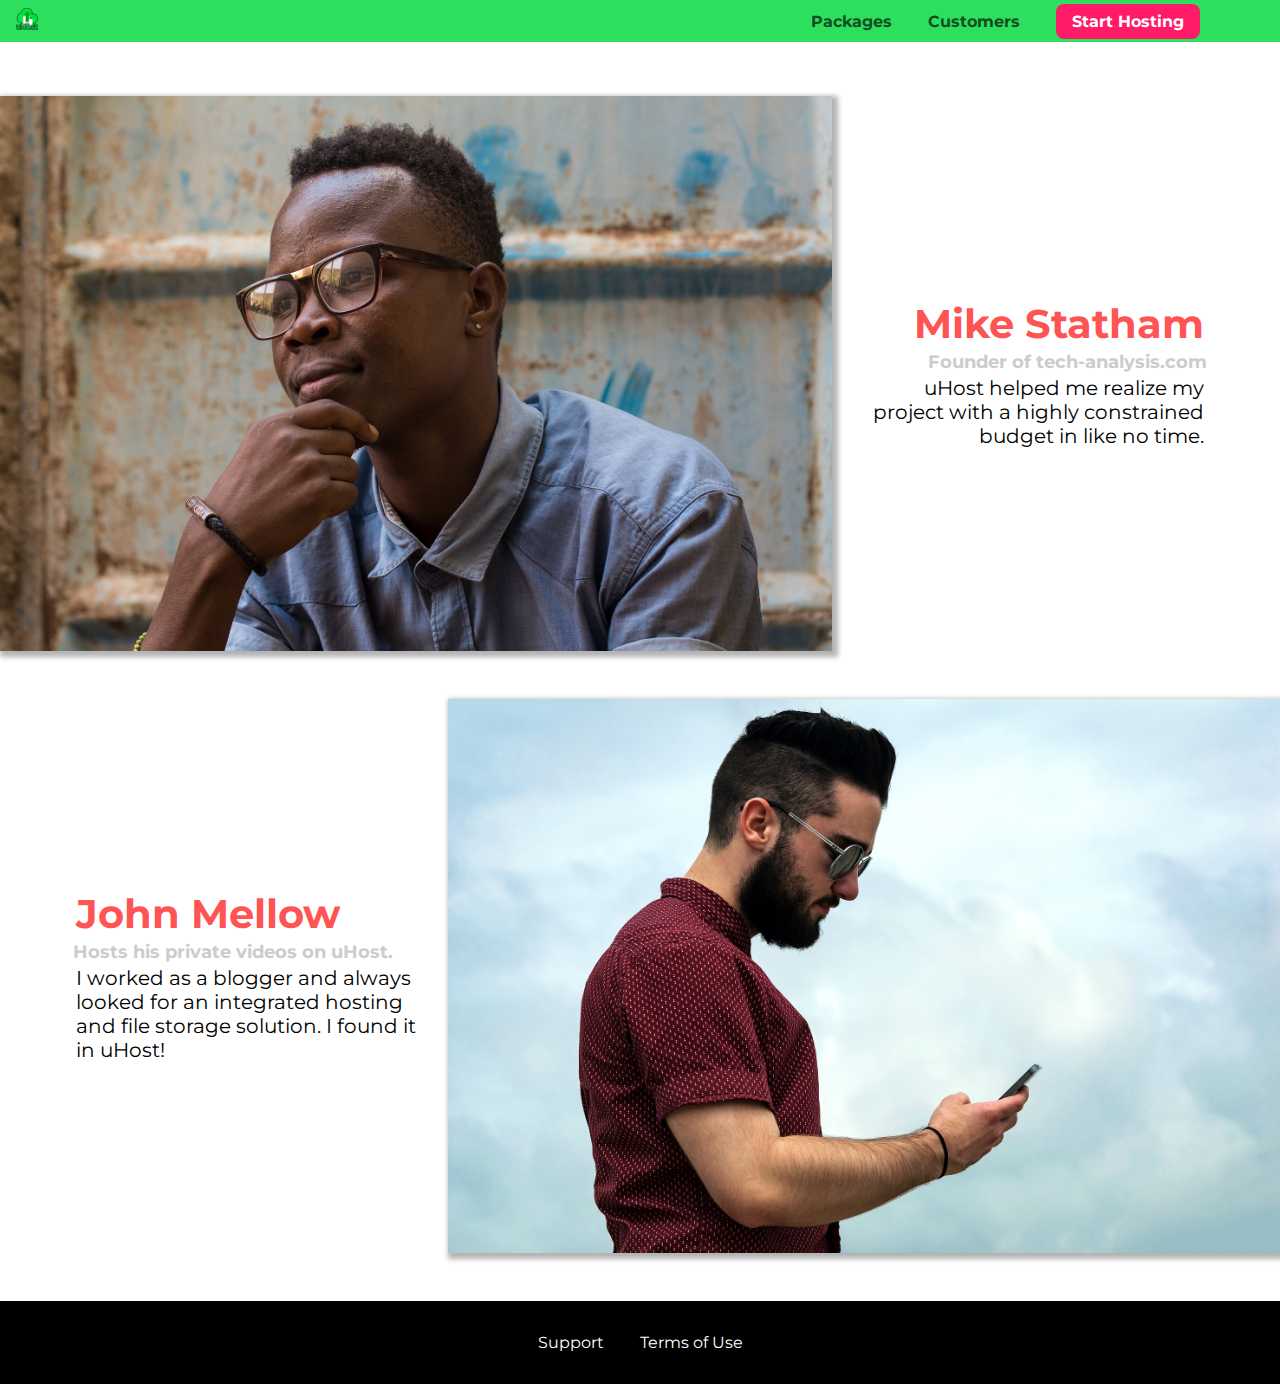
==== customers/index.html @ 35a653fb "end of background-image" ====
<!DOCTYPE html>
<html lang="en">

<head>
    <meta charset="UTF-8">
    <meta name="viewport" content="width=device-width, initial-scale=1.0">
    <meta http-equiv="X-UA-Compatible" content="ie=edge">
    <title>uHost Customers</title>
    <link rel="shortcut icon" href="../favicon.png">
    <link href="https://fonts.googleapis.com/css?family=Anton|Montserrat:400,700" rel="stylesheet">
    <link rel="stylesheet" href="../shared.css">
    <link rel="stylesheet" href="customers.css">
</head>

<body>
<header class="main-header">
    <div>
        <a href="../index.html" class="main-header__brand">
            <img src="../images/uhost-icon.png" alt="uHost - Your favorite hosting company">
        </a>
    </div>
    <nav class="main-nav">
        <ul class="main-nav__items">
            <li class="main-nav__item">
                <a href="../packages/index.html">Packages</a>
            </li>
            <li class="main-nav__item">
                <a href="index.html">Customers</a>
            </li>
            <li class="main-nav__item main-nav__item--cta">
                <a href="start-hosting/index.html">Start Hosting</a>
            </li>
        </ul>
    </nav>
</header>
<main>
    <div>
        <div class="testimonial" id="customer-1">
            <div class="testimonial__image-container">
                <img src="../images/customer-1.jpg" alt="Mike Statham - Customer" class="testimonial__image">
            </div>
            <div class="testimonial__info">
                <h1 class="testimonial__name">Mike Statham</h1>
                <h2 class="testimonial__subtitle">Founder of
                    <a href="tech-analysis.com">tech-analysis.com</a>
                </h2>
                <p class="testimonial__text">uHost helped me realize my project with a highly constrained budget in like no time.</p>
            </div>
        </div>
        <div class="testimonial" id="customer-2">

            <div class="testimonial__info">
                <h1 class="testimonial__name">John Mellow</h1>
                <h2 class="testimonial__subtitle">Hosts his private videos on uHost.
                </h2>
                <p class="testimonial__text">I worked as a blogger and always looked for an integrated hosting and file storage solution. I found
                    it in uHost!
                </p>
            </div>
            <div class="testimonial__image-container">
                <img src="../images/customer-2.jpg" alt="John Mellow - Customer" class="testimonial__image">
            </div>
        </div>
    </div>
</main>
<footer class="main-footer">
    <nav>
        <ul class="main-footer__links">
            <li class="main-footer__link">
                <a href="#">Support</a>
            </li>
            <li class="main-footer__link">
                <a href="#">Terms of Use</a>
            </li>
        </ul>
    </nav>
</footer>
</body>

</html>
---- shared.css ----
* {
    box-sizing: border-box;
}

body {
    font-family: 'Montserrat', sans-serif;
    margin: 0;
}

.main-header {
    width: 100%;
    position: fixed;
    top: 0;
    left: 0;
    background: #2ddf5c;
    padding: 8px 16px;
    z-index: 1;
}

.main-header > div {
    display: inline-block;
    vertical-align: middle;
}

.main-header__brand {
    color: #0e4f1f;
    text-decoration: none;
    font-weight: bold;
    font-size: 22px;
    height: 22px;
    display: inline-block;
}

.main-header__brand img {
    height: 100%;
}

.main-nav {
    display: inline-block;
    text-align: right;
    width: calc(100% - 74px);
    vertical-align: middle;
}

.main-nav__items {
    margin: 0;
    padding: 0;
    list-style: none;
}

.main-nav__item {
    display: inline-block;
    margin: 0 16px;
}

.main-nav__item a {
    text-decoration: none;
    color: #0e4f1f;
    font-weight: bold;
    padding: 3px 0;
}

.main-nav__item a:hover,
.main-nav__item a:active {
    color: white;
    border-bottom: 5px solid white;
}

.main-nav__item--cta a {
    color: white;
    background: #ff1b68;
    padding: 8px 16px;
    border-radius: 8px;
}

.main-nav__item--cta a:hover,
.main-nav__item--cta a:active {
    color: #ff1b68;
    background: white;
    border: none;
}

.main-footer {
    background: black;
    padding: 32px;
    margin-top: 48px;
}

.main-footer__links {
    list-style: none;
    margin: 0;
    padding: 0;
    text-align: center;
}

.main-footer__link {
    display: inline-block;
    margin: 0 16px;
}

.main-footer__link a {
    color: white;
    text-decoration: none;
}

.main-footer__link a:hover,
.main-footer__link a:active {
    color: #ccc;
}

.button {
    background: #0e4f1f;
    color: white;
    font: inherit;
    border: 1.5px solid #0e4f1f;
    padding: 8px;
    border-radius: 8px;
    font-weight: bold;
    cursor: pointer;
}

.button:hover,
.button:active {
    background: white;
    color: #0e4f1f;
}

.button:focus {
    outline: none;
}
---- customers/customers.css ----
.testimonial {
    font-size: 20px;
    margin: 48px 0;
}

.testimonial__list {
    width: 80%;
    margin: auto;
}

.testimonial:first-of-type {
    margin-top: 96px;
}

.testimonial__image-container {
    width: 65%;
    display: inline-block;
    vertical-align: middle;
    box-shadow: 3px 3px 5px 3px rgba(0,0,0,0.3);
}

.testimonial__image {
    width: 100%;
    vertical-align: top;
}

.testimonial__info {
    text-align: right;
    padding: 14px;
    display: inline-block;
    vertical-align: middle;
    width: 30%;
}

#customer-2.testimonial {
    text-align: right;
}

#customer-2 .testimonial__info {
    text-align: left;
}

.testimonial__name {
    margin: 3px;
    color: #ff5454;
}

.testimonial__subtitle {
    margin: 0;
    font-size: 18px;
    color: #ccc;
}

.testimonial__subtitle a {
    color: inherit;
    text-decoration: none;
}

.testimonial__subtitle a:hover,
.testimonial__subtitle a:active {
    color: #7a7a7a;
}

.testimonial__text {
    margin: 3px;
}
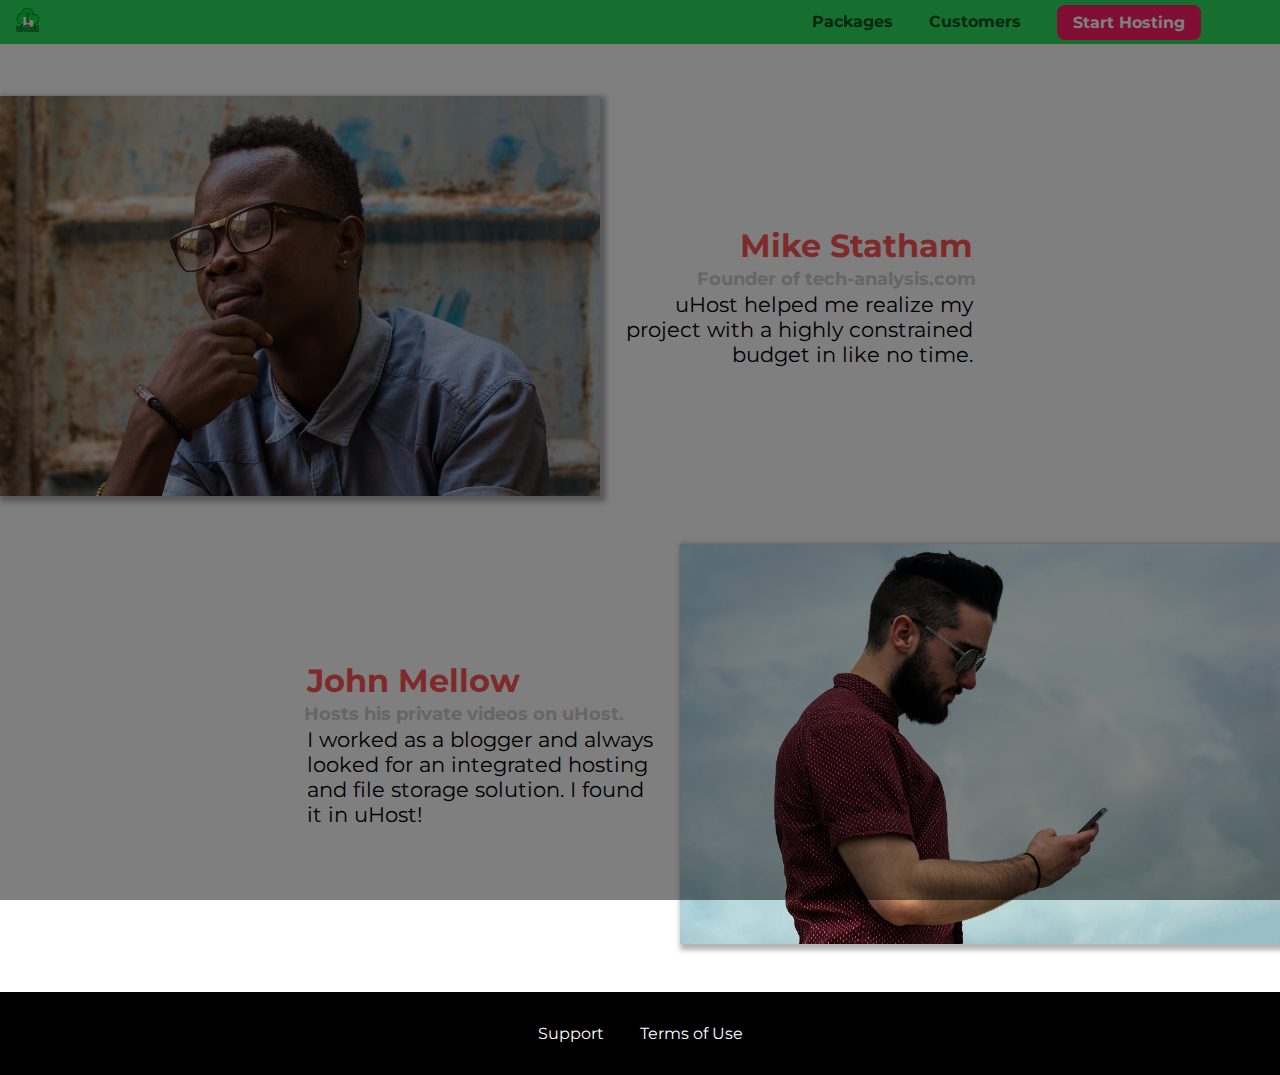
==== commit 64e10c11: "add vh and vw inside project" ====
--- a/customers/index.html
+++ b/customers/index.html
@@ -13,6 +13,7 @@
 </head>
 
 <body>
+<div class="backdrop"></div>
 <header class="main-header">
     <div>
         <a href="../index.html" class="main-header__brand">
--- a/shared.css
+++ b/shared.css
@@ -7,13 +7,23 @@
     margin: 0;
 }
 
+.backdrop {
+    position: fixed;
+    top: 0;
+    left: 0;
+    z-index: 100;
+    width: 100vw;
+    height: 100vh;
+    background: rgba(0,0,0,0.5);
+}
+
 .main-header {
     width: 100%;
     position: fixed;
     top: 0;
     left: 0;
     background: #2ddf5c;
-    padding: 8px 16px;
+    padding: 0.5rem 1rem;
     z-index: 1;
 }
 
@@ -26,13 +36,15 @@
     color: #0e4f1f;
     text-decoration: none;
     font-weight: bold;
-    font-size: 22px;
-    height: 22px;
+    font-size: 1.5rem;
+    height: 1.5rem;
+    /* width: 20px; */
     display: inline-block;
 }
 
 .main-header__brand img {
     height: 100%;
+    /* width: 100%; */
 }
 
 .main-nav {
@@ -50,14 +62,14 @@
 
 .main-nav__item {
     display: inline-block;
-    margin: 0 16px;
+    margin: 0 1rem;
 }
 
 .main-nav__item a {
     text-decoration: none;
     color: #0e4f1f;
     font-weight: bold;
-    padding: 3px 0;
+    padding: 0.2rem 0;
 }
 
 .main-nav__item a:hover,
@@ -69,7 +81,7 @@
 .main-nav__item--cta a {
     color: white;
     background: #ff1b68;
-    padding: 8px 16px;
+    padding: 0.5rem 1rem;
     border-radius: 8px;
 }
 
@@ -82,8 +94,8 @@
 
 .main-footer {
     background: black;
-    padding: 32px;
-    margin-top: 48px;
+    padding: 2rem;
+    margin-top: 3rem;
 }
 
 .main-footer__links {
@@ -95,7 +107,7 @@
 
 .main-footer__link {
     display: inline-block;
-    margin: 0 16px;
+    margin: 0 1rem;
 }
 
 .main-footer__link a {
@@ -113,7 +125,7 @@
     color: white;
     font: inherit;
     border: 1.5px solid #0e4f1f;
-    padding: 8px;
+    padding: 0.5rem;
     border-radius: 8px;
     font-weight: bold;
     cursor: pointer;
--- a/customers/customers.css
+++ b/customers/customers.css
@@ -1,5 +1,5 @@
 .testimonial {
-    font-size: 20px;
+    font-size: 1.3rem;
     margin: 48px 0;
 }
 
@@ -14,6 +14,7 @@
 
 .testimonial__image-container {
     width: 65%;
+    max-width: 600px;
     display: inline-block;
     vertical-align: middle;
     box-shadow: 3px 3px 5px 3px rgba(0,0,0,0.3);
@@ -43,11 +44,12 @@
 .testimonial__name {
     margin: 3px;
     color: #ff5454;
+    font-size: 2rem;
 }
 
 .testimonial__subtitle {
     margin: 0;
-    font-size: 18px;
+    font-size: 1.1rem;
     color: #ccc;
 }
 
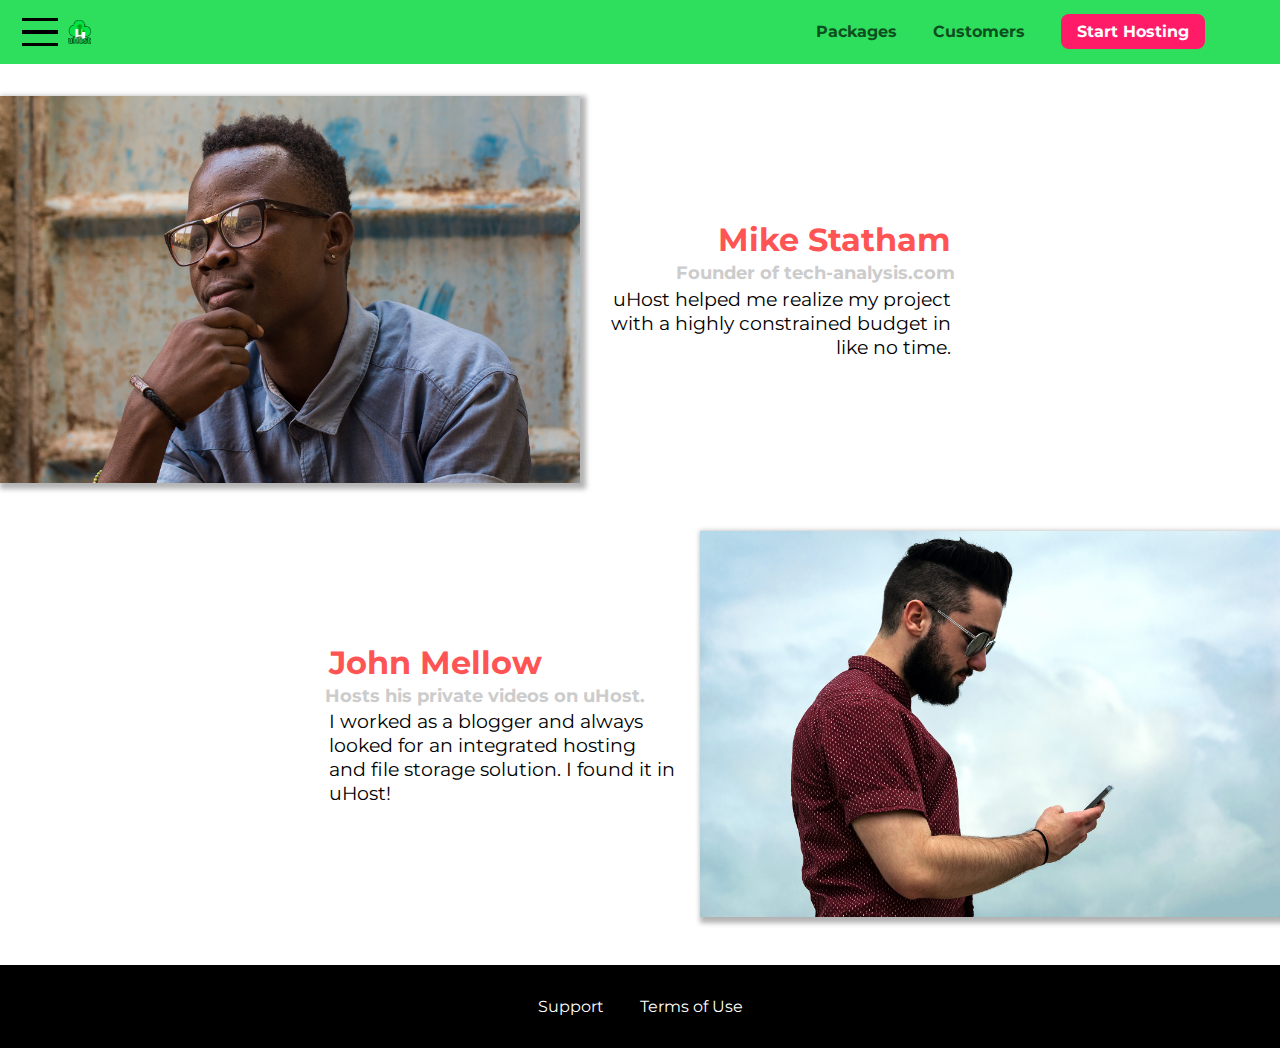
==== commit ebafbcb7: "add JS & sidedraw" ====
--- a/customers/index.html
+++ b/customers/index.html
@@ -13,69 +13,88 @@
 </head>
 
 <body>
-<div class="backdrop"></div>
-<header class="main-header">
-    <div>
-        <a href="../index.html" class="main-header__brand">
-            <img src="../images/uhost-icon.png" alt="uHost - Your favorite hosting company">
-        </a>
-    </div>
-    <nav class="main-nav">
-        <ul class="main-nav__items">
-            <li class="main-nav__item">
+    <div class="backdrop"></div>
+    <header class="main-header">
+        <div>
+            <button class="toggle-button">
+                <span class="toggle-button__bar"></span>
+                <span class="toggle-button__bar"></span>
+                <span class="toggle-button__bar"></span>
+            </button>
+            <a href="../index.html" class="main-header__brand">
+                <img src="../images/uhost-icon.png" alt="uHost - Your favorite hosting company">
+            </a>
+        </div>
+        <nav class="main-nav">
+            <ul class="main-nav__items">
+                <li class="main-nav__item">
+                    <a href="../packages/index.html">Packages</a>
+                </li>
+                <li class="main-nav__item">
+                    <a href="index.html">Customers</a>
+                </li>
+                <li class="main-nav__item main-nav__item--cta">
+                    <a href="start-hosting/index.html">Start Hosting</a>
+                </li>
+            </ul>
+        </nav>
+    </header>
+    <nav class="mobile-nav">
+        <ul class="mobile-nav__items">
+            <li class="mobile-nav__item">
                 <a href="../packages/index.html">Packages</a>
             </li>
-            <li class="main-nav__item">
+            <li class="mobile-nav__item">
                 <a href="index.html">Customers</a>
             </li>
-            <li class="main-nav__item main-nav__item--cta">
-                <a href="start-hosting/index.html">Start Hosting</a>
+            <li class="mobile-nav__item mobile-nav__item--cta">
+                <a href="../start-hosting/index.html">Start Hosting</a>
             </li>
         </ul>
     </nav>
-</header>
-<main>
-    <div>
-        <div class="testimonial" id="customer-1">
-            <div class="testimonial__image-container">
-                <img src="../images/customer-1.jpg" alt="Mike Statham - Customer" class="testimonial__image">
+    <main>
+        <div>
+            <div class="testimonial" id="customer-1">
+                <div class="testimonial__image-container">
+                    <img src="../images/customer-1.jpg" alt="Mike Statham - Customer" class="testimonial__image">
+                </div>
+                <div class="testimonial__info">
+                    <h1 class="testimonial__name">Mike Statham</h1>
+                    <h2 class="testimonial__subtitle">Founder of
+                        <a href="tech-analysis.com">tech-analysis.com</a>
+                    </h2>
+                    <p class="testimonial__text">uHost helped me realize my project with a highly constrained budget in like no time.</p>
+                </div>
             </div>
-            <div class="testimonial__info">
-                <h1 class="testimonial__name">Mike Statham</h1>
-                <h2 class="testimonial__subtitle">Founder of
-                    <a href="tech-analysis.com">tech-analysis.com</a>
-                </h2>
-                <p class="testimonial__text">uHost helped me realize my project with a highly constrained budget in like no time.</p>
+            <div class="testimonial" id="customer-2">
+
+                <div class="testimonial__info">
+                    <h1 class="testimonial__name">John Mellow</h1>
+                    <h2 class="testimonial__subtitle">Hosts his private videos on uHost.
+                    </h2>
+                    <p class="testimonial__text">I worked as a blogger and always looked for an integrated hosting and file storage solution. I found
+                        it in uHost!
+                    </p>
+                </div>
+                <div class="testimonial__image-container">
+                    <img src="../images/customer-2.jpg" alt="John Mellow - Customer" class="testimonial__image">
+                </div>
             </div>
         </div>
-        <div class="testimonial" id="customer-2">
-
-            <div class="testimonial__info">
-                <h1 class="testimonial__name">John Mellow</h1>
-                <h2 class="testimonial__subtitle">Hosts his private videos on uHost.
-                </h2>
-                <p class="testimonial__text">I worked as a blogger and always looked for an integrated hosting and file storage solution. I found
-                    it in uHost!
-                </p>
-            </div>
-            <div class="testimonial__image-container">
-                <img src="../images/customer-2.jpg" alt="John Mellow - Customer" class="testimonial__image">
-            </div>
-        </div>
-    </div>
-</main>
-<footer class="main-footer">
-    <nav>
-        <ul class="main-footer__links">
-            <li class="main-footer__link">
-                <a href="#">Support</a>
-            </li>
-            <li class="main-footer__link">
-                <a href="#">Terms of Use</a>
-            </li>
-        </ul>
-    </nav>
-</footer>
+    </main>
+    <footer class="main-footer">
+        <nav>
+            <ul class="main-footer__links">
+                <li class="main-footer__link">
+                    <a href="#">Support</a>
+                </li>
+                <li class="main-footer__link">
+                    <a href="#">Terms of Use</a>
+                </li>
+            </ul>
+        </nav>
+    </footer>
+    <script src="../shared.js"></script>
 </body>
 
 </html>--- a/shared.css
+++ b/shared.css
@@ -1,142 +1,202 @@
 * {
-    box-sizing: border-box;
+  box-sizing: border-box;
 }
 
 body {
-    font-family: 'Montserrat', sans-serif;
-    margin: 0;
+  font-family: "Montserrat", sans-serif;
+  margin: 0;
 }
 
 .backdrop {
-    position: fixed;
-    top: 0;
-    left: 0;
-    z-index: 100;
-    width: 100vw;
-    height: 100vh;
-    background: rgba(0,0,0,0.5);
+  position: fixed;
+  display: none;
+  top: 0;
+  left: 0;
+  z-index: 100;
+  width: 100vw;
+  height: 100vh;
+  background: rgba(0, 0, 0, 0.5);
 }
 
 .main-header {
-    width: 100%;
-    position: fixed;
-    top: 0;
-    left: 0;
-    background: #2ddf5c;
-    padding: 0.5rem 1rem;
-    z-index: 1;
+  width: 100%;
+  position: fixed;
+  top: 0;
+  left: 0;
+  background: #2ddf5c;
+  padding: 0.5rem 1rem;
+  z-index: 1;
 }
 
 .main-header > div {
-    display: inline-block;
-    vertical-align: middle;
+  display: inline-block;
+  vertical-align: middle;
+}
+
+.toggle-button {
+  width: 3rem;
+  background: transparent;
+  border: none;
+  cursor: pointer;
+  padding-top: 0;
+  padding-bottom: 0;
+  vertical-align: middle;
+}
+
+.toggle-button:focus {
+  outline: none;
+}
+
+.toggle-button__bar {
+  width: 100%;
+  height: 0.2rem;
+  background: black;
+  display: block;
+  margin: 0.6rem 0;
 }
 
 .main-header__brand {
-    color: #0e4f1f;
-    text-decoration: none;
-    font-weight: bold;
-    font-size: 1.5rem;
-    height: 1.5rem;
-    /* width: 20px; */
-    display: inline-block;
+  color: #0e4f1f;
+  text-decoration: none;
+  font-weight: bold;
+  font-size: 1.5rem;
+  height: 1.5rem;
+  /* width: 20px; */
+  display: inline-block;
+  vertical-align: middle;
 }
 
 .main-header__brand img {
-    height: 100%;
-    /* width: 100%; */
+  height: 100%;
+  /* width: 100%; */
 }
 
 .main-nav {
-    display: inline-block;
-    text-align: right;
-    width: calc(100% - 74px);
-    vertical-align: middle;
+  display: inline-block;
+  text-align: right;
+  width: calc(100% - 122px);
+  vertical-align: middle;
 }
 
 .main-nav__items {
-    margin: 0;
-    padding: 0;
-    list-style: none;
+  margin: 0;
+  padding: 0;
+  list-style: none;
 }
 
 .main-nav__item {
-    display: inline-block;
-    margin: 0 1rem;
-}
-
-.main-nav__item a {
-    text-decoration: none;
-    color: #0e4f1f;
-    font-weight: bold;
-    padding: 0.2rem 0;
+  display: inline-block;
+  margin: 0 1rem;
+}
+
+.main-nav__item a,
+.mobile-nav__item a {
+  text-decoration: none;
+  color: #0e4f1f;
+  font-weight: bold;
+  padding: 0.2rem 0;
 }
 
 .main-nav__item a:hover,
 .main-nav__item a:active {
-    color: white;
-    border-bottom: 5px solid white;
-}
-
-.main-nav__item--cta a {
-    color: white;
-    background: #ff1b68;
-    padding: 0.5rem 1rem;
-    border-radius: 8px;
+  color: white;
+  border-bottom: 5px solid white;
+}
+
+.main-nav__item--cta a,
+.mobile-nav__item--cta a {
+  color: white;
+  background: #ff1b68;
+  padding: 0.5rem 1rem;
+  border-radius: 8px;
 }
 
 .main-nav__item--cta a:hover,
-.main-nav__item--cta a:active {
-    color: #ff1b68;
-    background: white;
-    border: none;
+.main-nav__item--cta a:active,
+.mobile-nav__item--cta a:hover,
+.mobile-nav__item--cta a:active {
+  color: #ff1b68;
+  background: white;
+  border: none;
 }
 
 .main-footer {
-    background: black;
-    padding: 2rem;
-    margin-top: 3rem;
+  background: black;
+  padding: 2rem;
+  margin-top: 3rem;
 }
 
 .main-footer__links {
-    list-style: none;
-    margin: 0;
-    padding: 0;
-    text-align: center;
+  list-style: none;
+  margin: 0;
+  padding: 0;
+  text-align: center;
 }
 
 .main-footer__link {
-    display: inline-block;
-    margin: 0 1rem;
+  display: inline-block;
+  margin: 0 1rem;
 }
 
 .main-footer__link a {
-    color: white;
-    text-decoration: none;
+  color: white;
+  text-decoration: none;
 }
 
 .main-footer__link a:hover,
 .main-footer__link a:active {
-    color: #ccc;
+  color: #ccc;
+}
+
+.mobile-nav {
+  display: none;
+  position: fixed;
+  z-index: 101;
+  top: 0;
+  left: 0;
+  background: white;
+  width: 80%;
+  height: 100vh;
+}
+
+.mobile-nav__items {
+  width: 90%;
+  height: 100%;
+  list-style: none;
+  margin: 10% auto;
+  padding: 0;
+  text-align: center;
+}
+
+.mobile-nav__item {
+  margin: 1rem 0;
+}
+
+.mobile-nav__item a {
+  font-size: 1.5rem;
 }
 
 .button {
-    background: #0e4f1f;
-    color: white;
-    font: inherit;
-    border: 1.5px solid #0e4f1f;
-    padding: 0.5rem;
-    border-radius: 8px;
-    font-weight: bold;
-    cursor: pointer;
+  background: #0e4f1f;
+  color: white;
+  font: inherit;
+  border: 1.5px solid #0e4f1f;
+  padding: 0.5rem;
+  border-radius: 8px;
+  font-weight: bold;
+  cursor: pointer;
 }
 
 .button:hover,
 .button:active {
-    background: white;
-    color: #0e4f1f;
+  background: white;
+  color: #0e4f1f;
 }
 
 .button:focus {
-    outline: none;
-}
+  outline: none;
+}
+
+.open {
+    display: block !important;
+}
--- a/customers/customers.css
+++ b/customers/customers.css
@@ -1,69 +1,70 @@
 .testimonial {
-    font-size: 1.3rem;
-    margin: 48px 0;
-}
-
-.testimonial__list {
+    font-size: 1.2rem;
+    margin: 3rem 0;
+  }
+  
+  .testimonial__list {
     width: 80%;
     margin: auto;
-}
+  }
+  
+  .testimonial:first-of-type {
+    margin-top: 6rem;
+  }
 
-.testimonial:first-of-type {
-    margin-top: 96px;
-}
-
-.testimonial__image-container {
+  .testimonial__image-container {
     width: 65%;
-    max-width: 600px;
+    max-width: 580px;
     display: inline-block;
     vertical-align: middle;
     box-shadow: 3px 3px 5px 3px rgba(0,0,0,0.3);
-}
+  }
 
-.testimonial__image {
+  .testimonial__image {
     width: 100%;
     vertical-align: top;
-}
-
-.testimonial__info {
+  }
+  
+  .testimonial__info {
     text-align: right;
-    padding: 14px;
+    padding: 0.9rem;
     display: inline-block;
     vertical-align: middle;
     width: 30%;
-}
-
-#customer-2.testimonial {
+  }
+  
+  #customer-2.testimonial {
     text-align: right;
-}
-
-#customer-2 .testimonial__info {
+  }
+  
+  #customer-2 .testimonial__info {
     text-align: left;
-}
-
-.testimonial__name {
-    margin: 3px;
+  }
+  
+  .testimonial__name {
+    margin: 0.2rem;
     color: #ff5454;
     font-size: 2rem;
-}
-
-.testimonial__subtitle {
+  }
+  
+  .testimonial__subtitle {
     margin: 0;
     font-size: 1.1rem;
     color: #ccc;
-}
-
-.testimonial__subtitle a {
+  }
+  
+  .testimonial__subtitle a {
     color: inherit;
     text-decoration: none;
-}
+  }
+  
+  .testimonial__subtitle a:hover,
+  .testimonial__subtitle a:active {
+    color: #7a7a7a;
+  }
 
-.testimonial__subtitle a:hover,
-.testimonial__subtitle a:active {
-    color: #7a7a7a;
-}
-
-.testimonial__text {
-    margin: 3px;
-}
-
+  .testimonial__text {
+    margin: 0.2rem;
+  }
+  
+  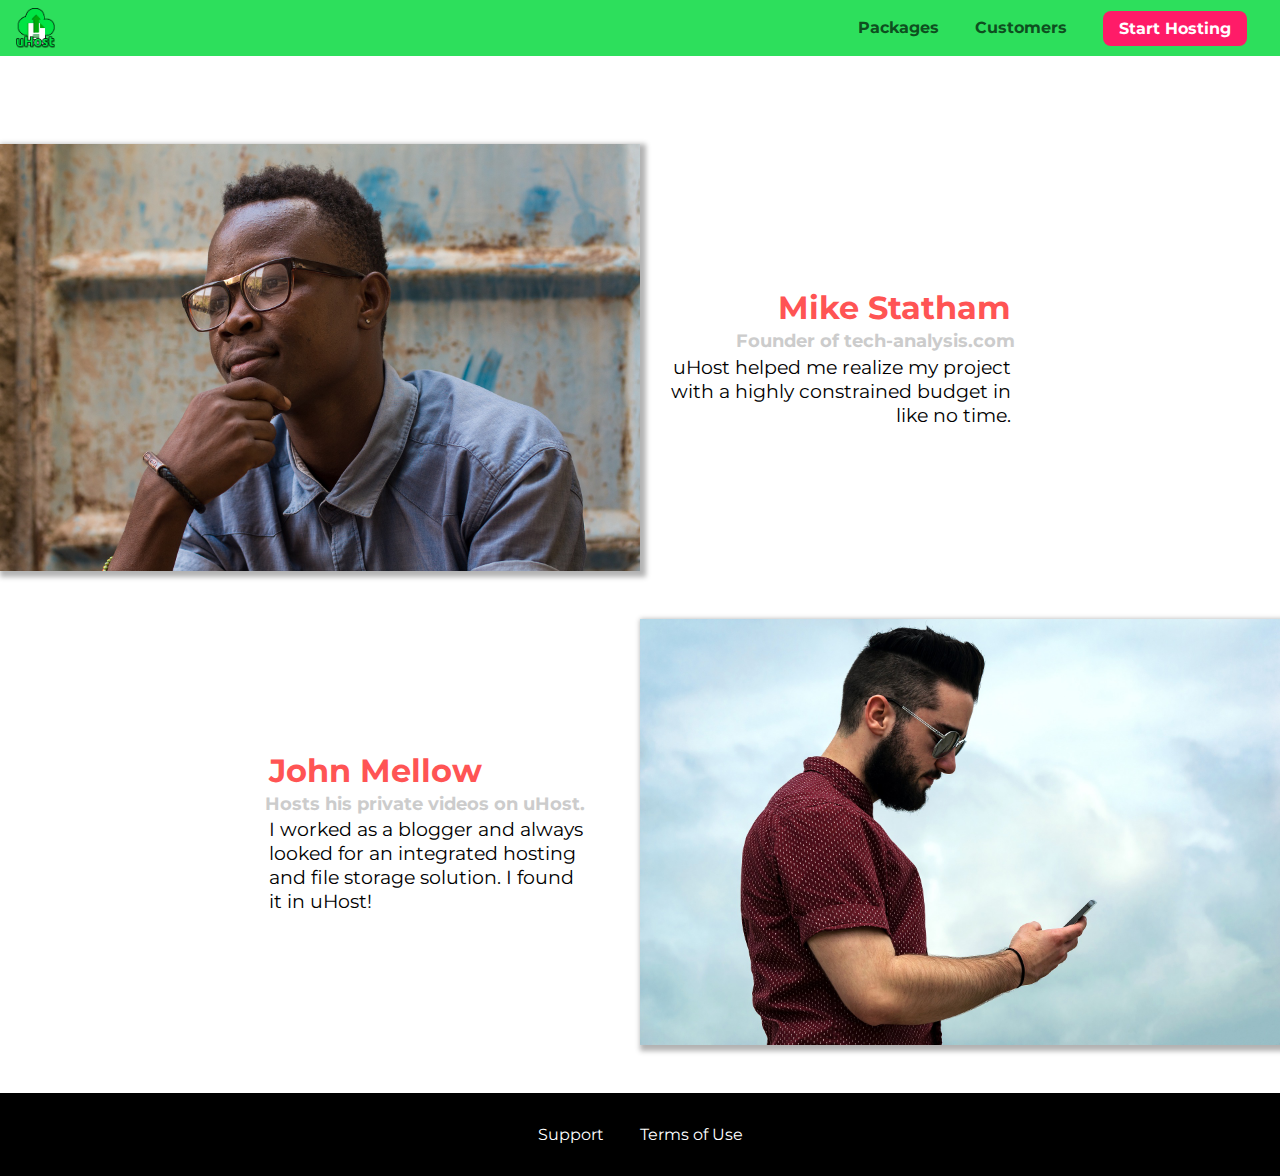
==== commit 1e5cc17c: "add font-style" ====
--- a/customers/index.html
+++ b/customers/index.html
@@ -7,7 +7,6 @@
     <meta http-equiv="X-UA-Compatible" content="ie=edge">
     <title>uHost Customers</title>
     <link rel="shortcut icon" href="../favicon.png">
-    <link href="https://fonts.googleapis.com/css?family=Anton|Montserrat:400,700" rel="stylesheet">
     <link rel="stylesheet" href="../shared.css">
     <link rel="stylesheet" href="customers.css">
 </head>
@@ -34,7 +33,7 @@
                     <a href="index.html">Customers</a>
                 </li>
                 <li class="main-nav__item main-nav__item--cta">
-                    <a href="start-hosting/index.html">Start Hosting</a>
+                    <a href="../start-hosting/index.html">Start Hosting</a>
                 </li>
             </ul>
         </nav>
--- a/shared.css
+++ b/shared.css
@@ -1,3 +1,7 @@
+@import url('https://fonts.googleapis.com/css?family=Roboto:100,400,900');
+@import url('https://fonts.googleapis.com/css?family=Anton');
+@import url('https://fonts.googleapis.com/css?family=Montserrat:400,700');
+
 * {
   box-sizing: border-box;
 }
@@ -5,6 +9,11 @@
 body {
   font-family: "Montserrat", sans-serif;
   margin: 0;
+}
+
+main {
+  min-height: calc(100vh - 3.5rem - 8rem);
+  margin-top: 3.5rem;
 }
 
 .backdrop {
@@ -59,8 +68,7 @@
   color: #0e4f1f;
   text-decoration: none;
   font-weight: bold;
-  font-size: 1.5rem;
-  height: 1.5rem;
+  height: 2.5rem;
   /* width: 20px; */
   display: inline-block;
   vertical-align: middle;
@@ -72,10 +80,7 @@
 }
 
 .main-nav {
-  display: inline-block;
-  text-align: right;
-  width: calc(100% - 122px);
-  vertical-align: middle;
+  display: none;
 }
 
 .main-nav__items {
@@ -120,6 +125,19 @@
   border: none;
 }
 
+@media (min-width: 40rem) {
+  .toggle-button {
+    display: none;
+  }
+
+  .main-nav {
+    display: inline-block;
+    text-align: right;
+    width: calc(100% - 44px);
+    vertical-align: middle;
+  }
+}
+
 .main-footer {
   background: black;
   padding: 2rem;
@@ -134,8 +152,8 @@
 }
 
 .main-footer__link {
-  display: inline-block;
-  margin: 0 1rem;
+  display: block;
+  margin: 1rem 0;
 }
 
 .main-footer__link a {
@@ -197,6 +215,20 @@
   outline: none;
 }
 
+.button[disabled] {
+  cursor: not-allowed;
+  border: #a1a1a1;
+  background: #ccc;
+  color: #a1a1a1;
+} 
+
 .open {
     display: block !important;
 }
+
+@media (min-width: 40rem) {
+  .main-footer__link {
+    display: inline-block;
+    margin: 0 1rem;
+  }
+}
--- a/customers/customers.css
+++ b/customers/customers.css
@@ -1,22 +1,19 @@
+main {
+  padding-top: 2.5rem;
+}
+
 .testimonial {
     font-size: 1.2rem;
-    margin: 3rem 0;
   }
   
-  .testimonial__list {
+  /*.testimonial__list {
     width: 80%;
     margin: auto;
-  }
-  
-  .testimonial:first-of-type {
-    margin-top: 6rem;
-  }
+  }*/
 
   .testimonial__image-container {
-    width: 65%;
-    max-width: 580px;
-    display: inline-block;
-    vertical-align: middle;
+    width: 100%;
+    max-width: 40rem;
     box-shadow: 3px 3px 5px 3px rgba(0,0,0,0.3);
   }
 
@@ -28,9 +25,6 @@
   .testimonial__info {
     text-align: right;
     padding: 0.9rem;
-    display: inline-block;
-    vertical-align: middle;
-    width: 30%;
   }
   
   #customer-2.testimonial {
@@ -65,6 +59,27 @@
 
   .testimonial__text {
     margin: 0.2rem;
+    white-space: pre-line;
+  }
+
+  @media (min-width: 40rem) {
+    .testimonial {
+      margin: 3rem auto;
+      max-width: 1500px;
+    }
+
+    .testimonial__image-container {
+      display: inline-block;
+      vertical-align: middle;
+      width: 66%;
+    }
+
+    .testimonial__info {
+      display: inline-block;
+      vertical-align: middle;
+      width: 30%;
+    }
+    
   }
   
   